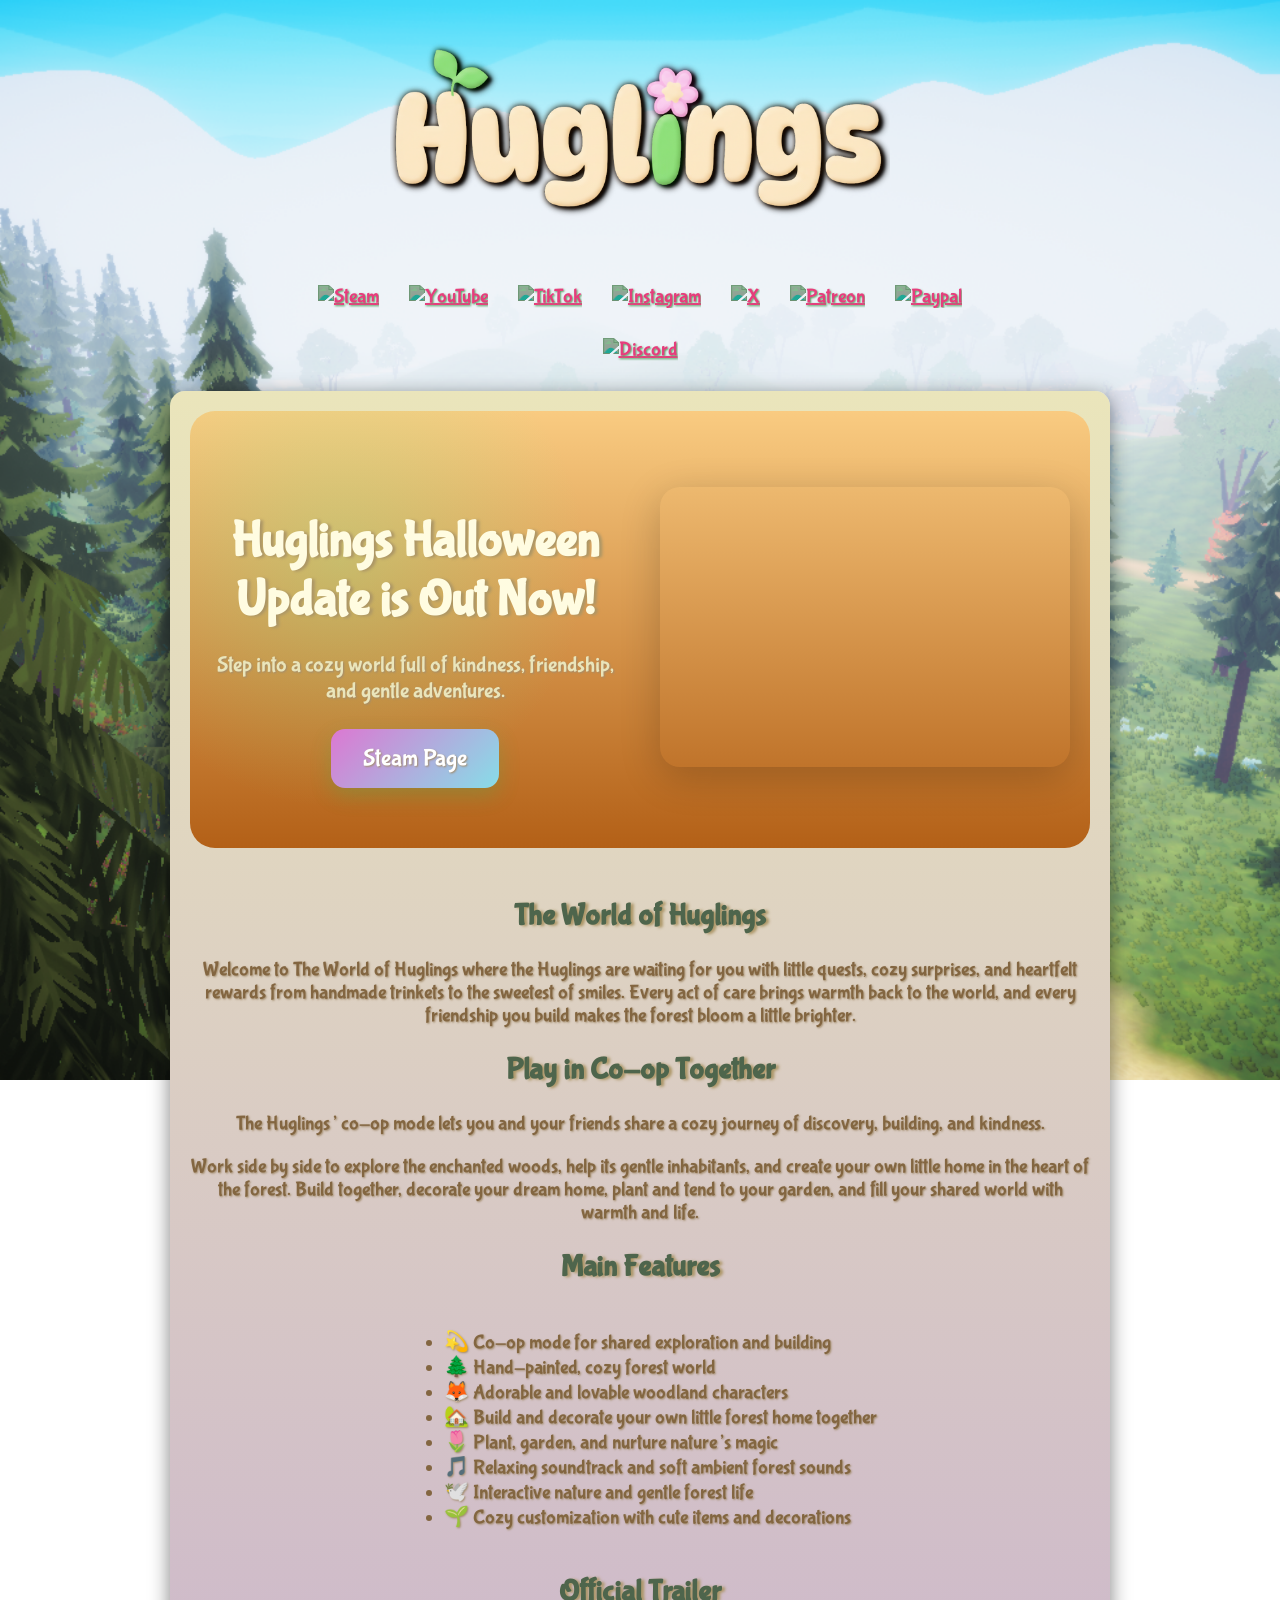
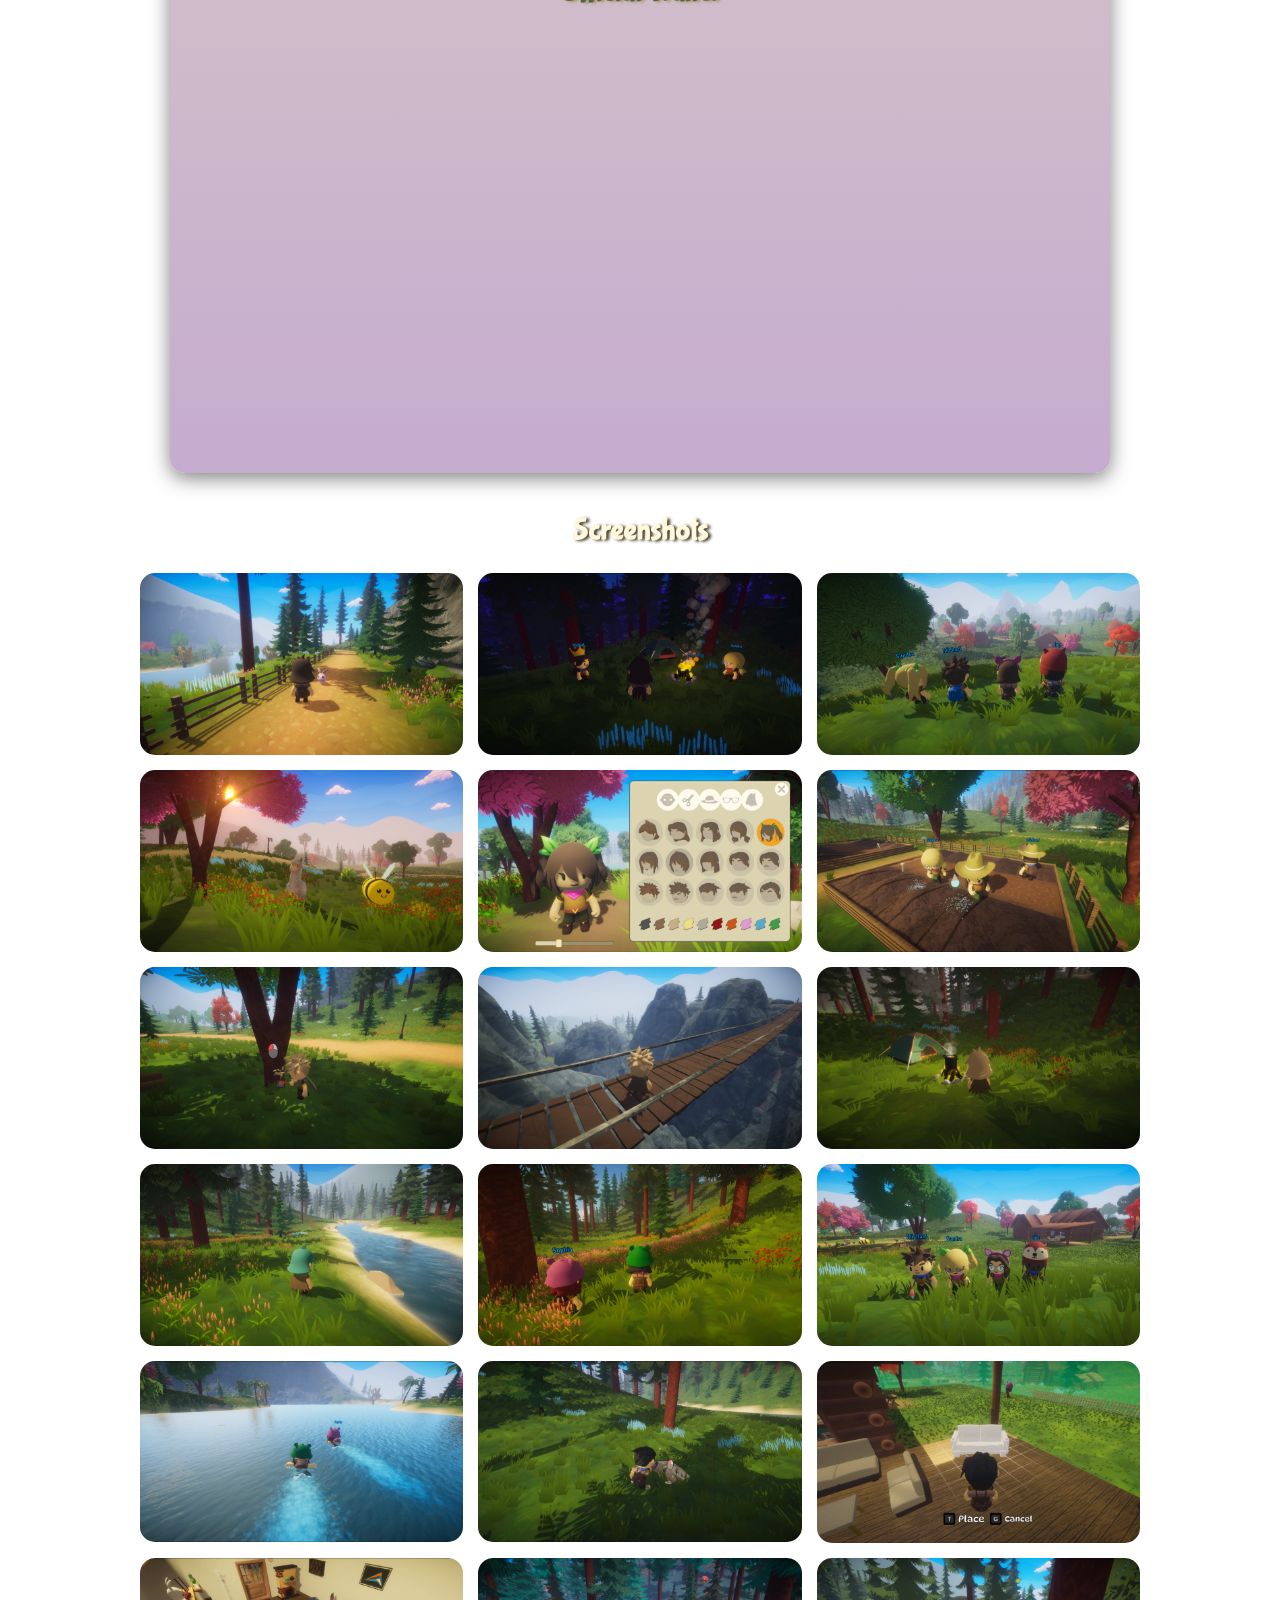
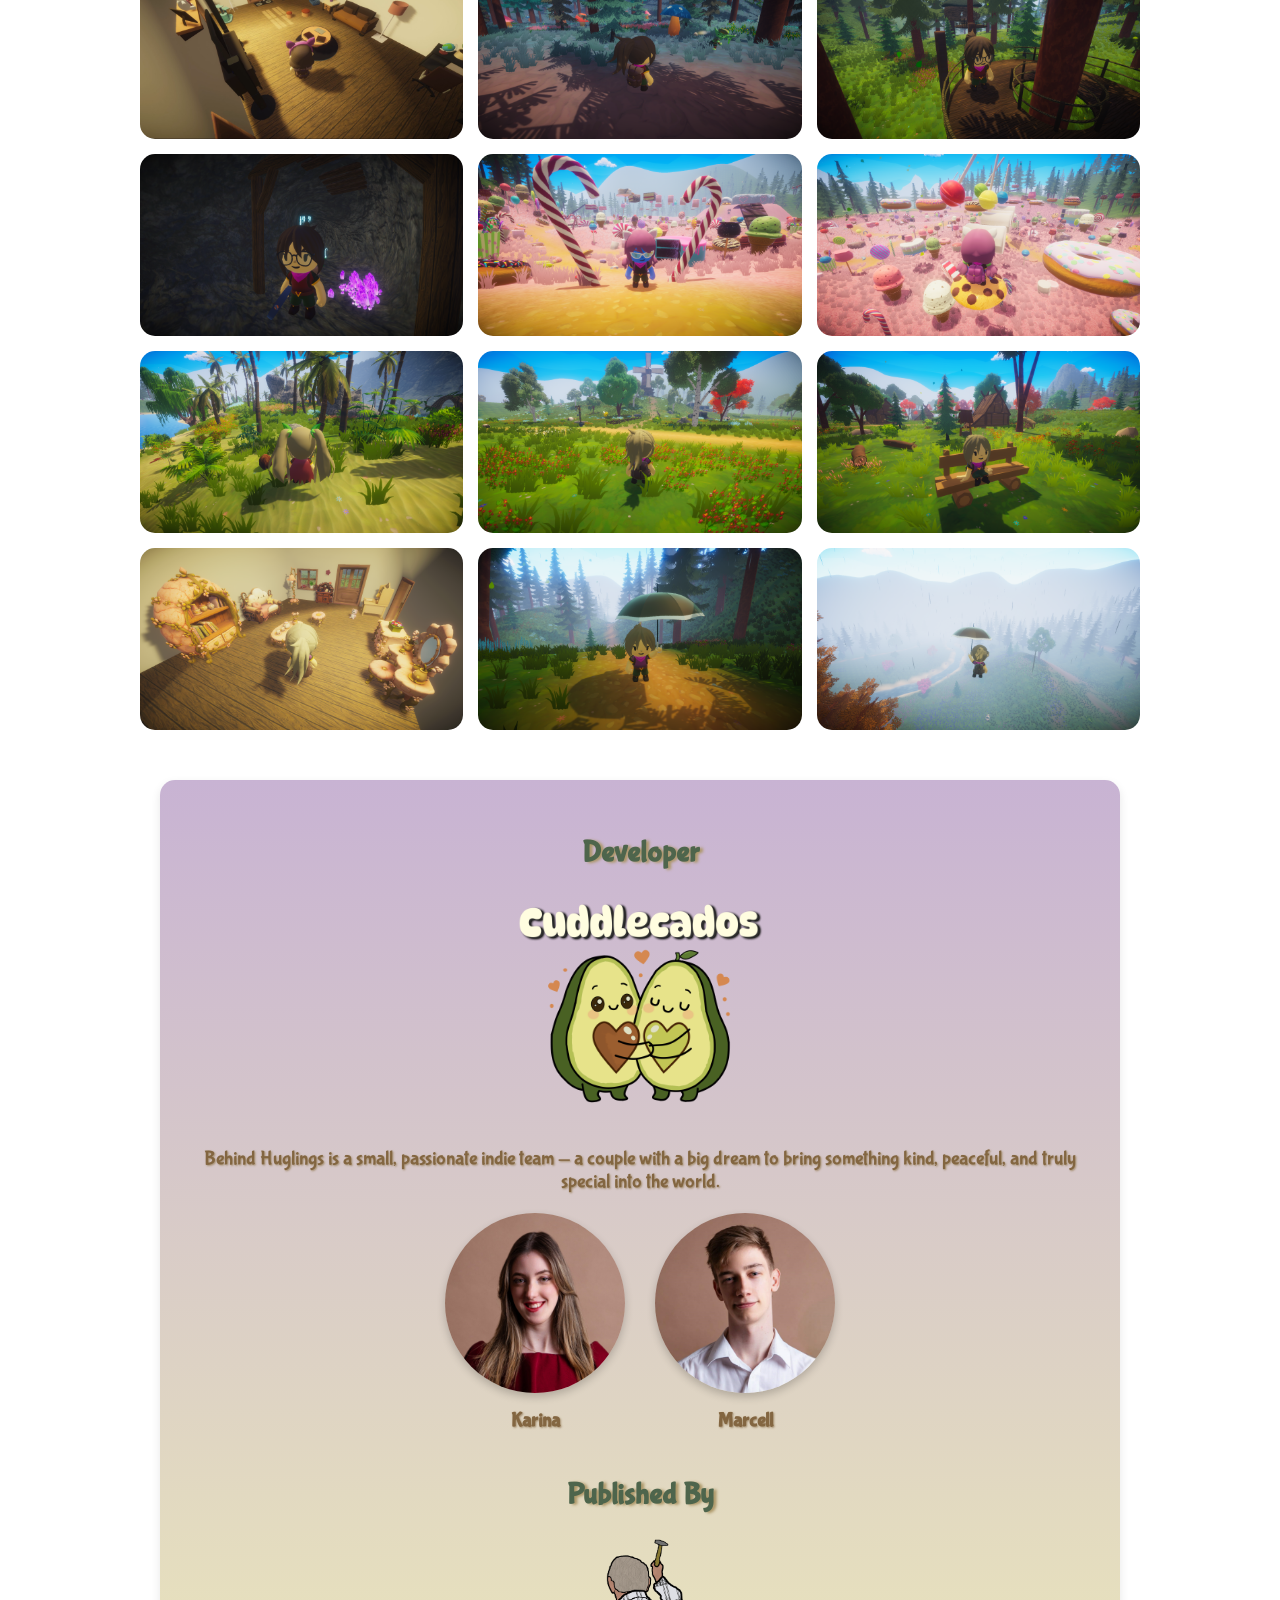
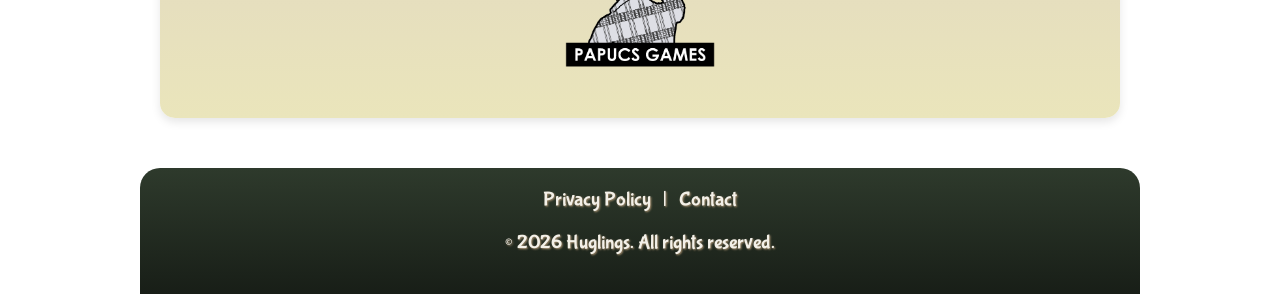
==== index.html @ 7823eb4a "Upload old version" ====
<!DOCTYPE html>
<html lang="en">
<head>
  <meta charset="UTF-8">
  <meta name="viewport" content="width=device-width, initial-scale=1.0">
  <title>Huglings</title>
  <link rel="icon" type="image/png" href="photos/huglingsGameIcon.png">
  <link rel="preconnect" href="https://fonts.googleapis.com">
  <link rel="preconnect" href="https://fonts.gstatic.com" crossorigin>
  <link href="https://fonts.googleapis.com/css2?family=Bubblegum+Sans&display=swap" rel="stylesheet">
  <link rel="stylesheet" href="style.css">
  <link href="https://fonts.googleapis.com/css2?family=Quicksand:wght@400;600&display=swap" rel="stylesheet">
</head>
<body>
<div class="bg"></div>
<div class="content">
<header>
  <img src="photos/logo.png" alt="Huglings Logo" class="logo">
</header>

<section class="socials">
  <a href="https://store.steampowered.com/app/4305790/Huglings" target="_blank"><img src="https://cdn.jsdelivr.net/gh/simple-icons/simple-icons/icons/steam.svg" alt="Steam"></a>
  <a href="https://youtube.com/@papucsgames?si=8LvqDspdeOrjv6H1" target="_blank"><img src="https://cdn.jsdelivr.net/gh/simple-icons/simple-icons/icons/youtube.svg" alt="YouTube"></a>
  <a href="https://www.tiktok.com/@huglings_game" target="_blank"><img src="https://cdn.jsdelivr.net/gh/simple-icons/simple-icons/icons/tiktok.svg" alt="TikTok"></a>
  <a href="https://www.instagram.com/huglingsgame" target="_blank"><img src="https://cdn.jsdelivr.net/gh/simple-icons/simple-icons/icons/instagram.svg" alt="Instagram"></a>
  <a href="https://x.com/huglingsgame" target="_blank"><img src="https://cdn.jsdelivr.net/gh/simple-icons/simple-icons/icons/x.svg" alt="X"></a>
  <a href="https://www.patreon.com/PapucsGames" target="_blank"><img src="https://cdn.jsdelivr.net/gh/simple-icons/simple-icons/icons/patreon.svg" alt="Patreon"></a>
  <a href="https://www.paypal.com/donate/?hosted_button_id=KWHLLLBB5X7QS&fbclid=IwAR3jZhDdIqFLm4yiOJ9BhLFl6oED1BrX2-wnVzaI5PTEb72OBN601i_b5gs" target="_blank"><img src="https://cdn.jsdelivr.net/gh/simple-icons/simple-icons/icons/paypal.svg" alt="Paypal"></a>
  <a href="https://discord.com/invite/NHhGMZemuP" target="_blank"><img src="https://cdn.jsdelivr.net/gh/simple-icons/simple-icons/icons/discord.svg" alt="Discord"></a>
</section>

<main>
  <section class="description">
    <section class="hero-demo">
      <div class="hero-bg-glow"></div>

      <div class="hero-content">
        
        <div class="hero-text">
          <h2>Huglings Halloween Update is Out Now!</h2>
          <p>Step into a cozy world full of kindness, friendship, and gentle adventures.</p>
          <div class="demo-button-wrapper">
          <a href="https://store.steampowered.com/app/4305790/Huglings/" target="_blank" class="demo-button">
              Steam Page
          </a>
          </div>
        </div>

        <div class="hero-video">
          <iframe 
            src="https://www.youtube.com/embed/DFPQEJJeqH0?si=RPweznAPyzp0_SKv"
            title="Huglings Halloween Update Trailer"
            frameborder="0"
            allow="autoplay; encrypted-media"
            allowfullscreen>
          </iframe>
        </div>

      </div>
    </section>
    <!--
    <section class="hero-demo">
      <div class="hero-bg-glow"></div>

      <div class="hero-content">
        
        <div class="hero-text">
          <h2>Huglings Demo is Available Now!</h2>
          <p>Step into a cozy world full of kindness, friendship, and gentle adventures.</p>
          <div class="demo-button-wrapper">
          <a href="https://store.steampowered.com/app/4668910/Huglings_Demo/" target="_blank" class="demo-button">
            Play the Demo Now
          </a>
          </div>
        </div>

        <div class="hero-video">
          <iframe 
            src="https://www.youtube.com/embed/5scLZLYzkI0?si=Itu7_5v4xQr_Sruc"
            title="Huglings Demo Trailer"
            frameborder="0"
            allow="autoplay; encrypted-media"
            allowfullscreen>
          </iframe>
        </div>

      </div>
    </section>
    -->
    <h1>The World of Huglings</h1>
    <p>Welcome to The World of Huglings where the Huglings are waiting for you with little quests, cozy surprises, and heartfelt rewards from handmade trinkets to the sweetest of smiles. Every act of care brings warmth back to the world, and every friendship you build makes the forest bloom a little brighter.</p>

    <h2>Play in Co-op Together</h2>
    <p>The Huglings’ co-op mode lets you and your friends share a cozy journey of discovery, building, and kindness.</p>
      <p>Work side by side to explore the enchanted woods, help its gentle inhabitants, and create your own little home in the heart of the forest. Build together, decorate your dream home, plant and tend to your garden, and fill your shared world with warmth and life.</p>
    <h2>Main Features</h2>
    <ul>
      <li>💫 Co-op mode for shared exploration and building</li>
      <li>🌲 Hand-painted, cozy forest world</li>
      <li>🦊 Adorable and lovable woodland characters</li>
      <li>🏡 Build and decorate your own little forest home together</li>
      <li>🌷 Plant, garden, and nurture nature’s magic</li>
      <li>🎵 Relaxing soundtrack and soft ambient forest sounds</li>
      <li>🕊️ Interactive nature and gentle forest life</li>
      <li>🌱 Cozy customization with cute items and decorations</li>
    </ul>

    <div class="trailer">
      <h2>Official Trailer</h2>
        <iframe width="560" height="315" src="https://www.youtube.com/embed/3bw0eDAYJeM?si=fdgg5mTg4gANAMRG" title="YouTube video player" frameborder="0" allow="accelerometer; autoplay; clipboard-write; encrypted-media; gyroscope; picture-in-picture; web-share" referrerpolicy="strict-origin-when-cross-origin" allowfullscreen></iframe>
    </div>
  </section>

  <section class="screenshots">
    <h2>Screenshots</h2>
    <div class="gallery">
      <img src="photos/screenshots/screen01.png" alt="Screenshot 1">
      <img src="photos/screenshots/screen02.png" alt="Screenshot 2">
      <img src="photos/screenshots/screen08.png" alt="Screenshot 8">
      <img src="photos/screenshots/screen09.png" alt="Screenshot 9">
      <img src="photos/screenshots/screen10.png" alt="Screenshot 10">
      <img src="photos/screenshots/screen03.png" alt="Screenshot 3">
      <img src="photos/screenshots/screen04.png" alt="Screenshot 4">
      <img src="photos/screenshots/screen05.png" alt="Screenshot 5">
      <img src="photos/screenshots/screen06.png" alt="Screenshot 6">
      <img src="photos/screenshots/screen07.png" alt="Screenshot 7">
      <img src="photos/screenshots/screen11.png" alt="Screenshot 11">
      <img src="photos/screenshots/screen12.png" alt="Screenshot 12">
      <img src="photos/screenshots/screen13.png" alt="Screenshot 13">
      <img src="photos/screenshots/screen14.png" alt="Screenshot 14">
      <img src="photos/screenshots/screen15.png" alt="Screenshot 15">
      <img src="photos/screenshots/screen16.png" alt="Screenshot 16">
      <img src="photos/screenshots/screen17.png" alt="Screenshot 17">
      <img src="photos/screenshots/screen18.png" alt="Screenshot 18">
      <img src="photos/screenshots/screen19.png" alt="Screenshot 19">
      <img src="photos/screenshots/screen20.png" alt="Screenshot 20">
      <img src="photos/screenshots/screen21.png" alt="Screenshot 21">
      <img src="photos/screenshots/screen22.png" alt="Screenshot 22">
      <img src="photos/screenshots/screen23.png" alt="Screenshot 23">
      <img src="photos/screenshots/screen24.png" alt="Screenshot 24">
      <img src="photos/screenshots/screen25.png" alt="Screenshot 25">
      <img src="photos/screenshots/screen26.png" alt="Screenshot 26">
      <img src="photos/screenshots/screen27.png" alt="Screenshot 27">
    </div>
  </section>

  <section class="developers">
    <h2>Developer</h2>
    <a href="https://store.steampowered.com/dev/cuddlecados"><img src="photos/devlogo.png" alt="Developer Logo" class="dev-logo"></a>
      <div class="dev-pics">
          <div class="dev-card">
          </div>
      </div>
    <p class="dev-desc">Behind Huglings is a small, passionate indie team — a couple with a big dream to bring something kind, peaceful, and truly special into the world.</p>

    <div class="dev-pics">
      <div class="dev-card">
        <img src="photos/devSzeri.png" alt="Dev 1">
        <p>Karina</p>
      </div>
      <div class="dev-card">
        <img src="photos/devCutie.png" alt="Dev 2">
        <p>Marcell</p>
      </div>
    </div>

    <h2>Published By</h2>
    <a href="http://mvlgame.duckdns.org"><img src="photos/PG_Logo.png" alt="Publisher Logo" class="publisher-logo"></a>
  </section>
</main>

<footer>
  <div class="footer-links">
    <a href="privacy.html">Privacy Policy</a> |
    <a href="mailto:huglingsgame@gmail.com">Contact</a>
  </div>
  <p>© 2026 Huglings. All rights reserved.</p>
</footer>

<script src="backengine.js"></script>
</div>
</body>
</html>
---- style.css ----
html {
    font-size: clamp(18px, 2.5vw, 20px);
    scroll-behavior: smooth;
}

body {
    font-family: "Bubblegum Sans", sans-serif;
    font-weight: 200;
    font-style: normal;
    margin: 0 auto;
    max-width: 100%;
    padding: 0 10px; /* kis oldalsó margó mobilon */
    background: linear-gradient(to bottom, #678166, #3a5038);
    background-image: url(photos/background.png);
    background-repeat: no-repeat;
    background-position: center center;
    background-size: cover;
    background-attachment: fixed;

    color: #836641;
    text-shadow: 1px 1px 2px rgb(163, 141, 109);
    display: flex;
    flex-direction: column;
    align-items: center;
    text-align: center;
    box-sizing: border-box;
}

.bg {
    position: fixed;
    top: 0;
    left: 0;
    width: 100%;
    height: 120vh; /* van "tartalék" lefelé */
    
    background-image: url("photos/background.png");
    background-repeat: no-repeat;
    background-position: center top;
    background-size: cover;

    z-index: -1;
    will-change: transform;
}

.content {
    min-height: 200vh; /* csak hogy legyen scroll */
}

main, .description, .developers, .privacy {
    margin: 0 auto;
}

/* =======================
   HEADER
======================= */
header .logo {
    width: 500px;
    max-width: 80vw; /* kisebb képernyőkön arányosan csökken */
    margin: 20px 0;
    border-radius: 15px;
}

.logo {
    transition: transform 0.3s, filter 0.3s;
}

.logo:hover {
    transform: scale(1.1);
}

/* =======================
   SOCIAL IKONOK
======================= */
.socials {
    display: flex;
    flex-wrap: wrap; /* kis képernyőn több sorba törik */
    gap: 30px;
    justify-content: center;
    margin: 20px auto 30px;
    width: 100%;
    max-width: 700px;
}

.socials img {
    width: 37px;
    height: 37px;

    filter:
        invert(33%)
        sepia(28%)
        saturate(400%)
        hue-rotate(80deg)
        brightness(100%)
        contrast(80%);

    transition: transform 0.3s, filter 0.3s;
}

.socials img:hover {
    transform: scale(1.2);
    filter: invert(80%) sepia(30%) hue-rotate(60deg);
}

/* =======================
   LEÍRÁS
======================= */
.description {
    color: #836641;
    max-width: 900px;
    padding: 20px;
    background:linear-gradient(to bottom, #eae5bb, #c5accf);
    border-radius: 15px;
    margin-bottom: 40px;
    box-shadow: 0 5px 20px rgba(0,0,0,0.5);
}

.privacy {
    text-align: left;
    color: #836641;
    max-width: 900px;
    padding: 20px;
    background:linear-gradient(to bottom, #eae5bb, #c5accf);
    border-radius: 15px;
    margin-bottom: 40px;
    box-shadow: 0 5px 20px rgba(0,0,0,0.5);
}

.priv-label {
    font-weight: bold;
}

h1, h2 {
    color: cornsilk;
    text-shadow: 3px 1px 3px rgb(78, 68, 47);
}

.description h1,
.description h2,
.developers h1,
.developers h2 {
    color: #4e654c;
    text-shadow: 3px 1px 3px rgb(172, 150, 102);
}

.privacyh1 {
    text-align: center;
    color: #41513e;
    text-shadow: 2px 1px 5px rgba(0,0,0,0.2);
}

ul {
    text-align: left;
    display: inline-block;
}

/* =======================
   TRAILER
======================= */
.trailer iframe {
    width: 100%;
    max-width: 700px;
    aspect-ratio: 16 / 9; /* automatikus méret */
    height: auto;
    border: none;
    border-radius: 10px;
    margin-top: 20px;
}

/* =======================
   SCREENSHOTS
======================= */
.screenshots {
    max-width: 1000px;
    margin-bottom: 50px;
}

.gallery {
    display: grid;
    grid-template-columns: repeat(auto-fit, minmax(250px, 1fr));
    gap: 15px;
}

.gallery img {
    width: 100%;
    border-radius: 15px;
    transition: transform 0.3s ease;
}

.gallery img:hover {
    transform: scale(1.03);
}

/* =======================
   FEJLESZTŐK
======================= */
.developers {
    background: linear-gradient(to bottom, #c8b3d3, #eae5bb);
    padding: 30px;
    border-radius: 15px;
    max-width: 900px;
    margin-bottom: 50px;
    box-shadow: 0 4px 10px rgba(0,0,0,0.1);
}

.dev-logo {
    width: 250px;
    max-width: 80vw;
    margin-bottom: 15px;
    transition: transform 0.3s;
}

.publisher-logo {
    width: 150px;
    max-width: 80vw;
    margin-bottom: 15px;
    transition: transform 0.3s;
}

.dev-pics {
    display: flex;
    flex-wrap: wrap;
    justify-content: center;
    gap: 30px;
}

.dev-card img {
    width: 180px;
    border-radius: 50%;
    object-fit: cover;
    box-shadow: 0 4px 8px rgba(0,0,0,0.2);
    transition: transform 0.3s;
}

.dev-card img:hover {
    transform: scale(1.1);
}

.dev-card p {
    margin-top: 10px;
    font-weight: bold;
}

.dev-logo:hover {
    transform: scale(1.1);
}

.publisher-logo:hover {
    transform: scale(1.1);
}

/* =======================
   FOOTER
======================= */
footer {
    width: 100%;
    background: linear-gradient(to bottom, #2e3a2c, #181e17) ;
    color: #f3f0e8;
    padding: 20px 0;
    border-top-left-radius: 20px;
    border-top-right-radius: 20px;
    text-align: center;
}

.footer-links a {
    color: #f3f0e8;
    text-decoration: none;
    margin: 0 8px;
    transition: color 0.3s;
}

.footer-links a:hover {
    color: #c1d8a9;
}

/* =======================
   RESZPONZIVITÁS
======================= */

/* Tablet nézet (max 900px) */
@media (max-width: 900px) {
    .description, .developers, .privacy {
        padding: 15px;
    }

    .dev-card img {
        width: 130px;
        height: 130px;
    }

    .gallery {
        grid-template-columns: repeat(auto-fit, minmax(200px, 1fr));
    }
}

/* Mobil nézet (max 600px) */
@media (max-width: 600px) {
    header .logo {
        width: 220px;
    }

    .socials img {
        width: 32px;
        height: 32px;
    }

    .gallery {
        grid-template-columns: repeat(2, 1fr);
        gap: 10px;
    }

    .gallery img {
        width: 100%;
        border-radius: 12px;
    }   

    .dev-card img {
        width: 100px;
        height: 100px;
    }

    footer {
        font-size: 0.9em;
        padding: 15px 0;
    }
}

/* =======================
   LIGHTBOX (Képnagyítás)
======================= */
.lightbox {
    position: fixed;
    top: 0;
    left: 0;
    width: 100%;
    height: 100%;
    background: rgba(0,0,0,0.8);
    display: flex;
    align-items: center;
    justify-content: center;
    z-index: 999;
    opacity: 0;
    pointer-events: none;
    transition: opacity 0.3s ease;
}

.lightbox.active {
    opacity: 1;
    pointer-events: auto;
}

.lightbox img {
    max-width: 85%;
    max-height: 80%;
    border-radius: 10px;
    box-shadow: 0 0 20px rgba(255,255,255,0.3);
    transition: transform 0.3s ease;
}

.lightbox img:hover {
    transform: scale(1.02);
}

/* HERO PANEL */
.hero-demo {
  position: relative;
  background: linear-gradient(180deg,  #f9cb81 0%,  #b36017 100%);
  padding: 60px 20px;
  border-radius: 25px;
  margin-bottom: 50px;
  overflow: hidden;
}

/* GLOW EFFECT */
.hero-bg-glow {
  position: absolute;
  width: 500px;
  height: 500px;
  background: radial-gradient(circle, rgba(144, 238, 144, 0.3) 0%, transparent 70%);
  top: -100px;
  left: -100px;
  animation: floatGlow 6s ease-in-out infinite alternate;
  z-index: 0;
}

@keyframes floatGlow {
  0% { transform: translate(0,0); }
  100% { transform: translate(40px,40px); }
}

/* CONTENT */
.hero-content {
  position: relative;
  z-index: 2;
  display: flex;
  flex-wrap: wrap;
  align-items: center;
  justify-content: space-between;
  gap: 40px;
}

/* TEXT */
.hero-text {
  flex: 1;
  min-width: 260px;
  animation: fadeUp 1s ease forwards;
}

.hero-text h2 {
  color: #fffce1;
  font-size: 2.5rem;
  margin-bottom: 15px;
  font-family: 'Bubblegum Sans', cursive;
}

.hero-text p {
  color: #eae5bb;
  margin-bottom: 25px;
  font-size: 1.1rem;
}

/* BUTTON */
.demo-button {
  display: inline-block;
  background: linear-gradient(135deg, #dc78d2, #87dde8);
  color: white;
  padding: 16px 32px;
  border-radius: 14px;
  font-size: 1.2rem;
  text-decoration: none;
  box-shadow: 0 8px 20px rgba(76, 175, 80, 0.3);
  transition: all 0.3s ease;
}

.demo-button:hover {
  transform: translateY(-3px) scale(1.05);
  box-shadow: 0 12px 30px rgba(76, 175, 80, 0.4);
}

/* VIDEO */
.hero-video {
  flex: 1;
  min-width: 300px;
  animation: fadeUp 1.2s ease forwards;
}

.hero-video iframe {
  width: 100%;
  height: 280px;
  border-radius: 20px;
  box-shadow: 0 10px 40px rgba(0,0,0,0.2);
}

/* FADE ANIMATION */
@keyframes fadeUp {
  from {
    opacity: 0;
    transform: translateY(30px);
  }
  to {
    opacity: 1;
    transform: translateY(0);
  }
}

.hero-demo::after {
  content: "";
  position: absolute;
  top: -50%;
  left: -50%;
  width: 200%;
  height: 200%;

  background: linear-gradient(
    120deg,
    transparent 40%,
    rgba(255, 255, 200, 0.4) 50%,
    transparent 60%
  );

  transform: translateX(-100%) translateY(-100%) rotate(10deg);

  animation: shimmerMove 5s linear infinite;

  pointer-events: none;
}

@keyframes shimmerMove {
  0% {
    transform: translateX(-100%) translateY(-100%) rotate(10deg);
  }
  100% {
    transform: translateX(100%) translateY(100%) rotate(10deg);
  }
}

@keyframes cuteBounce {
  0%, 100% {
    transform: translateY(0) scale(1,1);
  }
  10% {
    transform: translateY(-10px) scale(1.05, 0.95);
  }
  20% {
    transform: translateY(0) scale(0.95, 1.05);
  }
  30% {
    transform: translateY(-7px) scale(1.02, 0.98);
  }
  40% {
    transform: translateY(0) scale(1,1);
  }
}

/* gomb animáció */
.demo-button {
  animation: cuteBounce 3s ease-in-out infinite;
}

.demo-button {
  display: inline-block;
  background: linear-gradient(135deg, #dc78d2, #87dde8);
  color: white;
  padding: 16px 32px;
  border-radius: 14px;
  font-size: 1.2rem;
  text-decoration: none;

  transition: transform 0.25s ease, box-shadow 0.25s ease;
}

/* hover növekedés */
.demo-button:hover {
  transform: scale(1.1);
  box-shadow: 0 1px 30px rgba(255, 238, 170, 0.385);
}

.demo-button-wrapper {
  position: relative;
  display: inline-block;
}
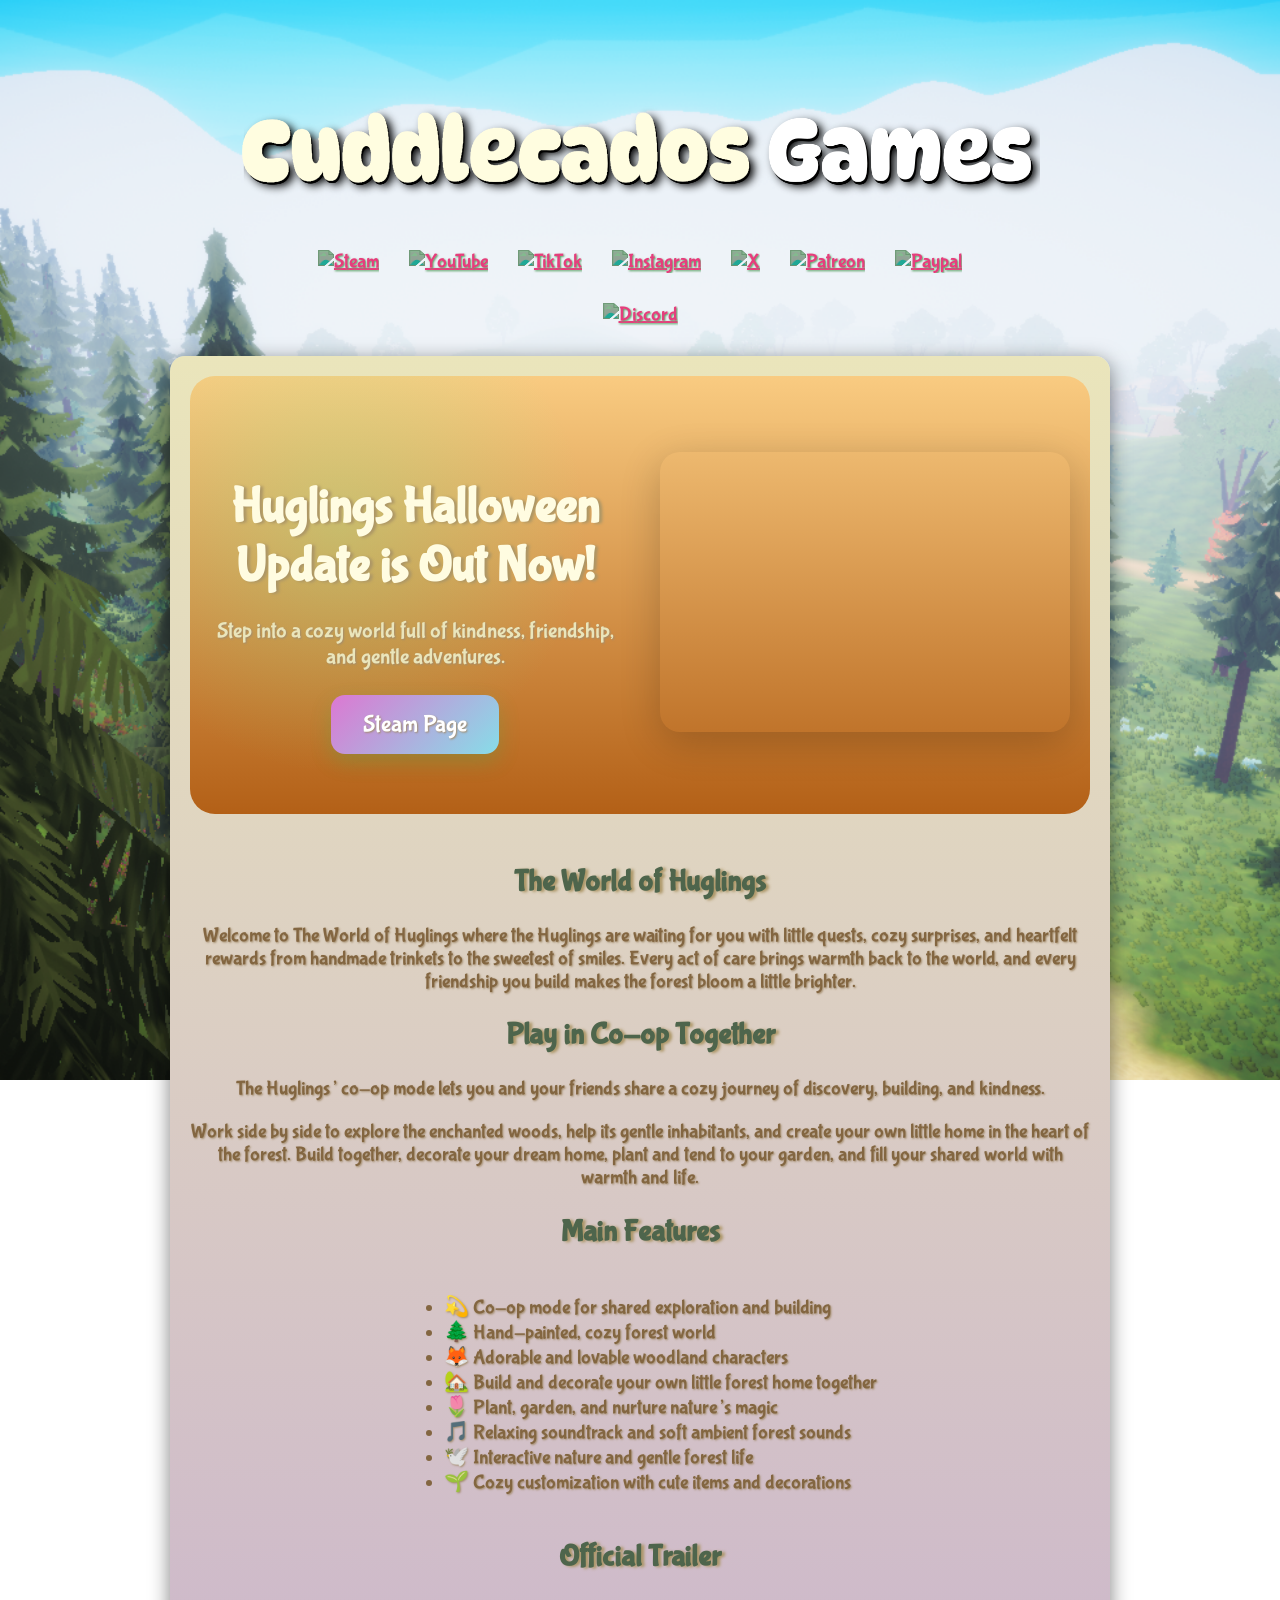
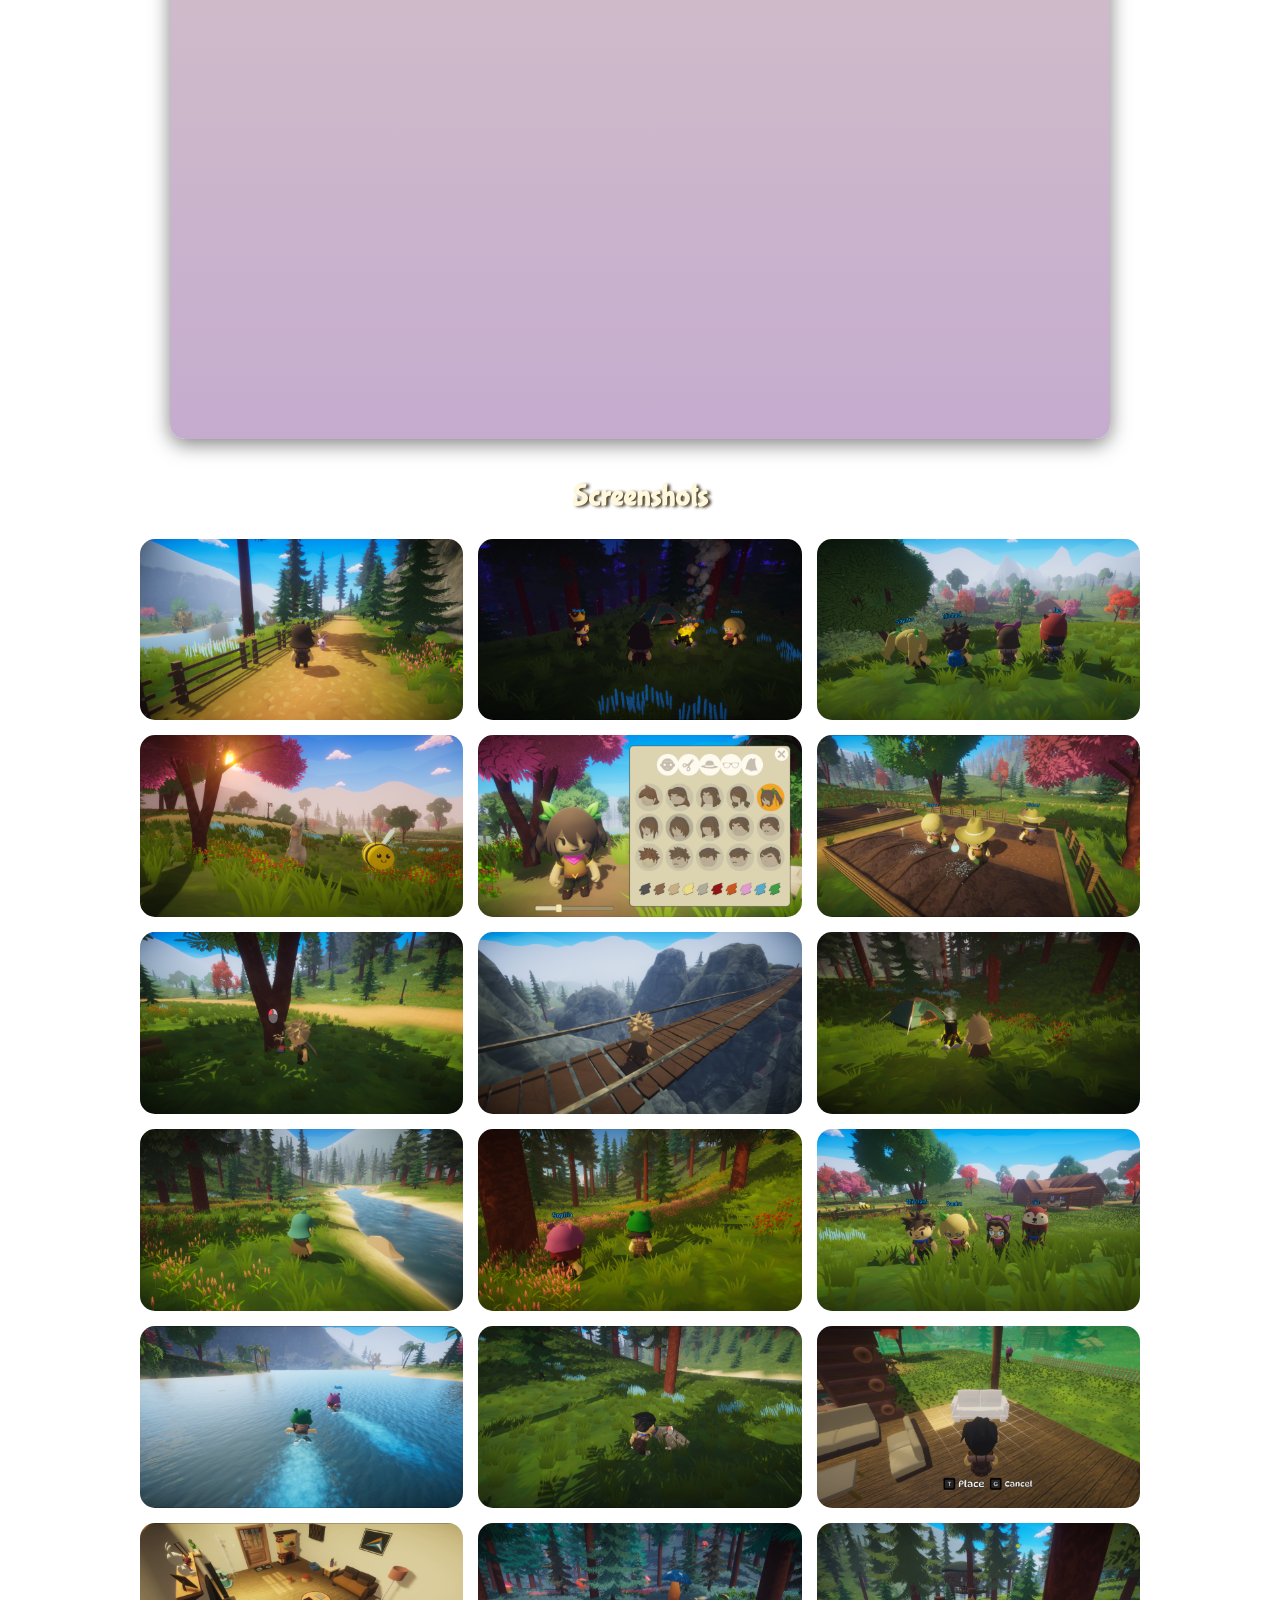
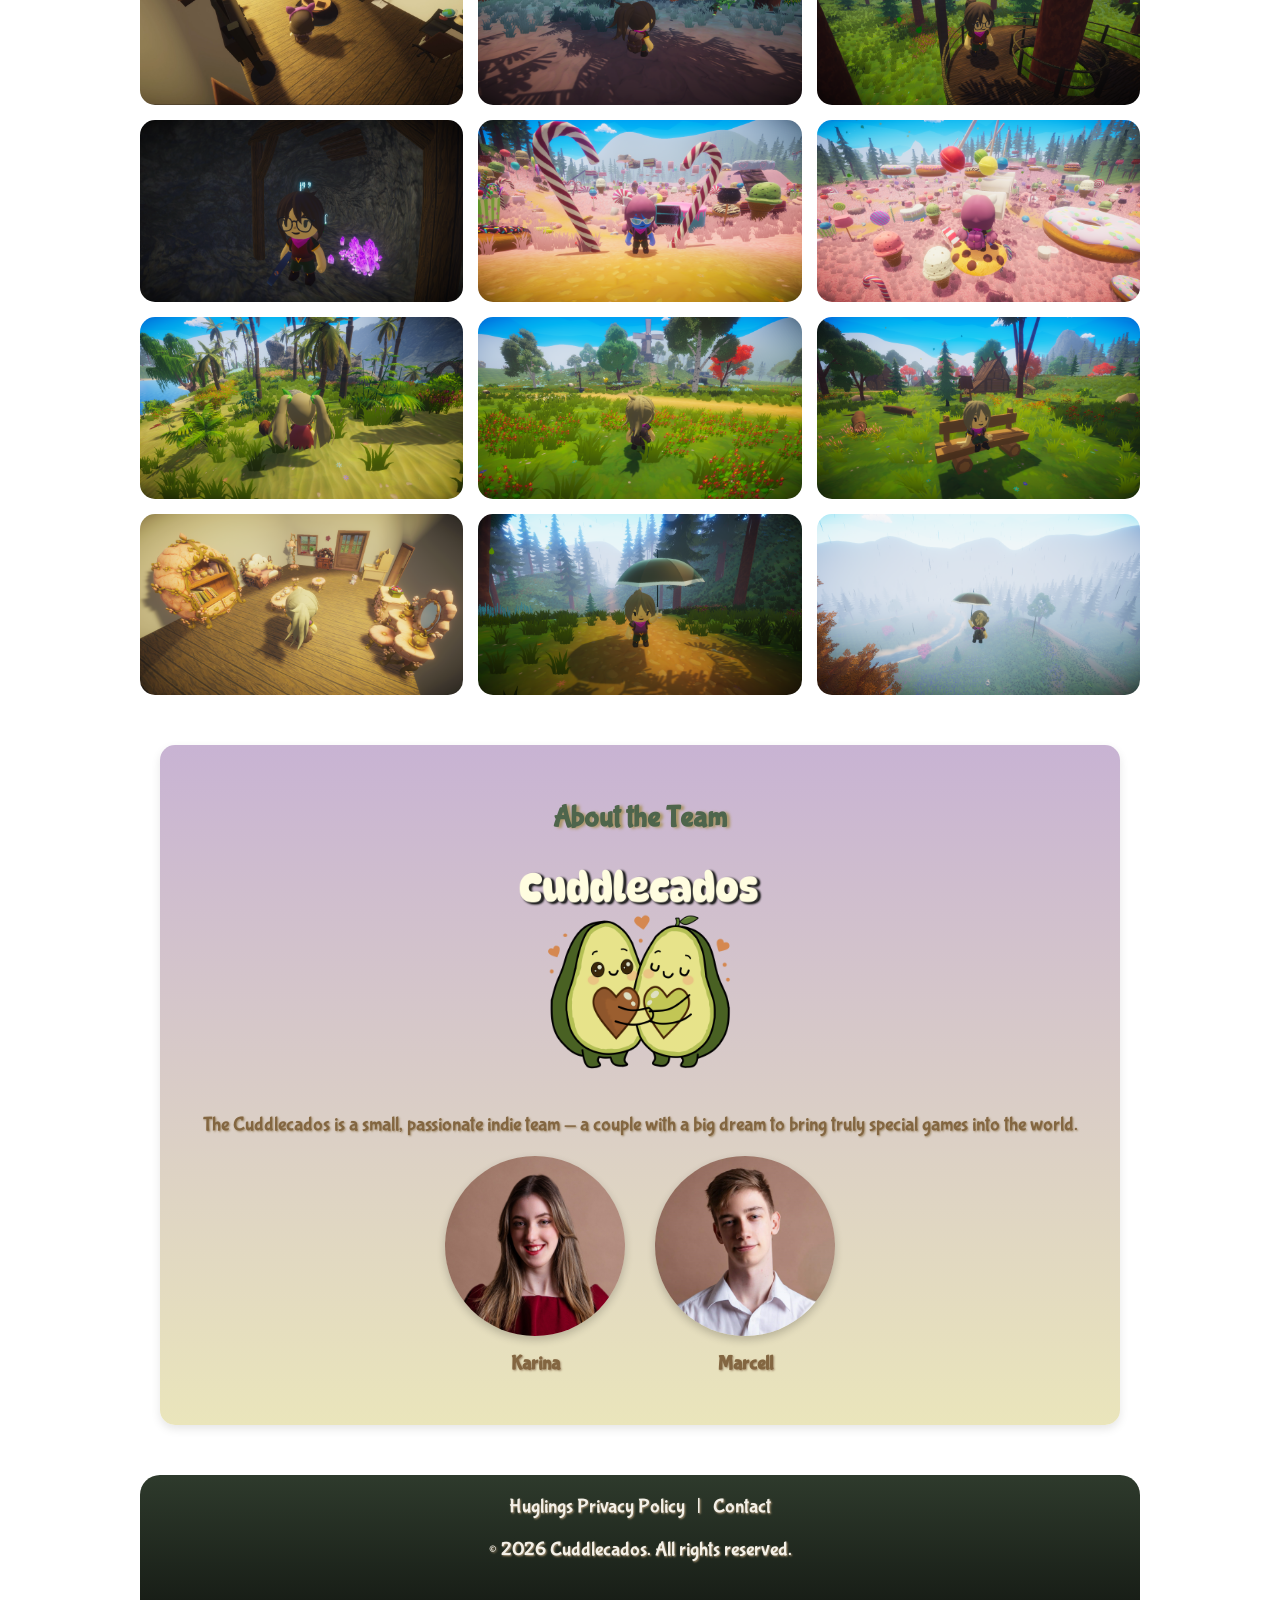
==== commit 61b69a52: "Separated the pages, added cuddlecados logo" ====
--- a/index.html
+++ b/index.html
@@ -3,8 +3,8 @@
 <head>
   <meta charset="UTF-8">
   <meta name="viewport" content="width=device-width, initial-scale=1.0">
-  <title>Huglings</title>
-  <link rel="icon" type="image/png" href="photos/huglingsGameIcon.png">
+  <title>Cuddlecados Games</title>
+  <link rel="icon" type="image/png" href="photos/devlogo.png">
   <link rel="preconnect" href="https://fonts.googleapis.com">
   <link rel="preconnect" href="https://fonts.gstatic.com" crossorigin>
   <link href="https://fonts.googleapis.com/css2?family=Bubblegum+Sans&display=swap" rel="stylesheet">
@@ -15,7 +15,7 @@
 <div class="bg"></div>
 <div class="content">
 <header>
-  <img src="photos/logo.png" alt="Huglings Logo" class="logo">
+  <img src="photos/CuddlecadosLogoLine.png" alt="Huglings Logo" class="logo" id="CuddlecadosLogo">
 </header>
 
 <section class="socials">
@@ -145,13 +145,13 @@
   </section>
 
   <section class="developers">
-    <h2>Developer</h2>
+    <h2>About the Team</h2>
     <a href="https://store.steampowered.com/dev/cuddlecados"><img src="photos/devlogo.png" alt="Developer Logo" class="dev-logo"></a>
       <div class="dev-pics">
           <div class="dev-card">
           </div>
       </div>
-    <p class="dev-desc">Behind Huglings is a small, passionate indie team — a couple with a big dream to bring something kind, peaceful, and truly special into the world.</p>
+    <p class="dev-desc">The Cuddlecados is a small, passionate indie team — a couple with a big dream to bring truly special games into the world.</p>
 
     <div class="dev-pics">
       <div class="dev-card">
@@ -163,18 +163,15 @@
         <p>Marcell</p>
       </div>
     </div>
-
-    <h2>Published By</h2>
-    <a href="http://mvlgame.duckdns.org"><img src="photos/PG_Logo.png" alt="Publisher Logo" class="publisher-logo"></a>
   </section>
 </main>
 
 <footer>
   <div class="footer-links">
-    <a href="privacy.html">Privacy Policy</a> |
+    <a href="privacy_huglings.html">Huglings Privacy Policy</a> |
     <a href="mailto:huglingsgame@gmail.com">Contact</a>
   </div>
-  <p>© 2026 Huglings. All rights reserved.</p>
+  <p>© 2026 Cuddlecados. All rights reserved.</p>
 </footer>
 
 <script src="backengine.js"></script>
--- a/style.css
+++ b/style.css
@@ -66,6 +66,12 @@
 
 .logo:hover {
     transform: scale(1.1);
+}
+
+#CuddlecadosLogo {
+    width: 800px;
+    margin-top: 10%;
+    margin-bottom: 2%;
 }
 
 /* =======================
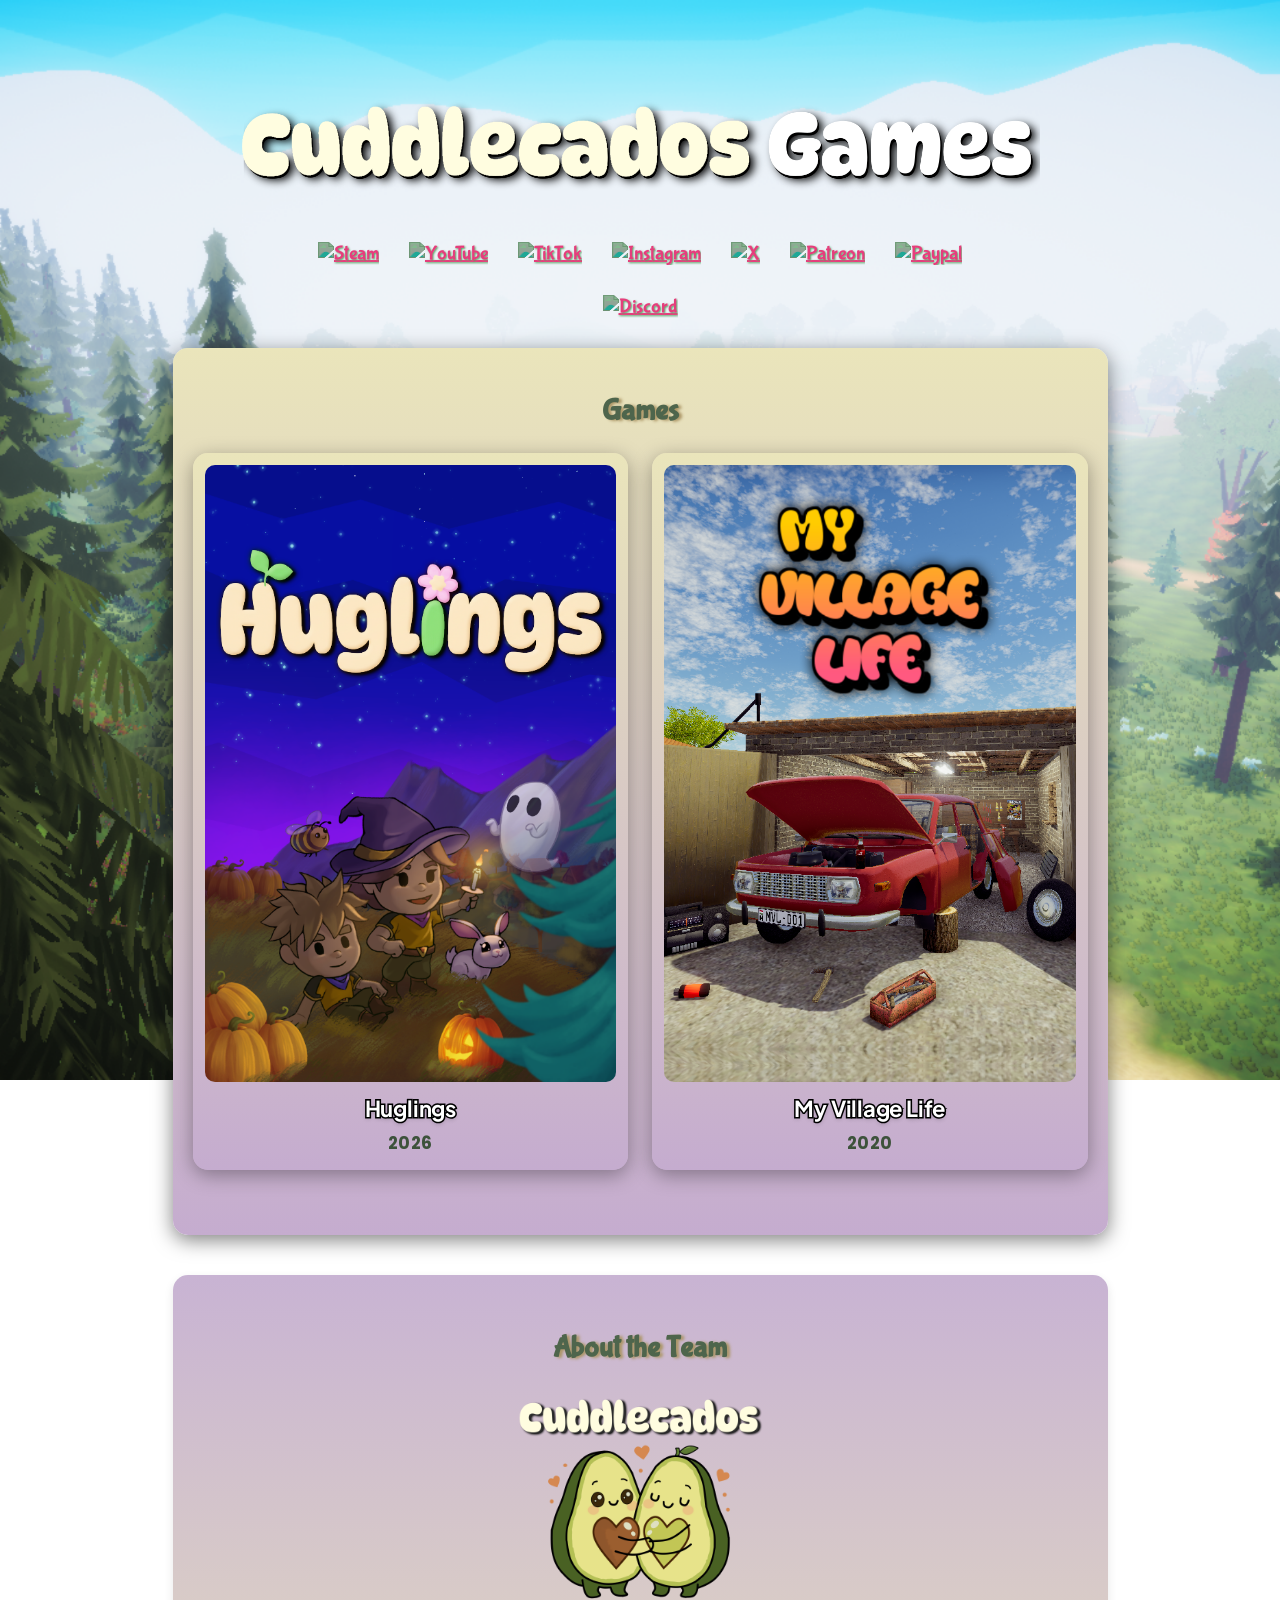
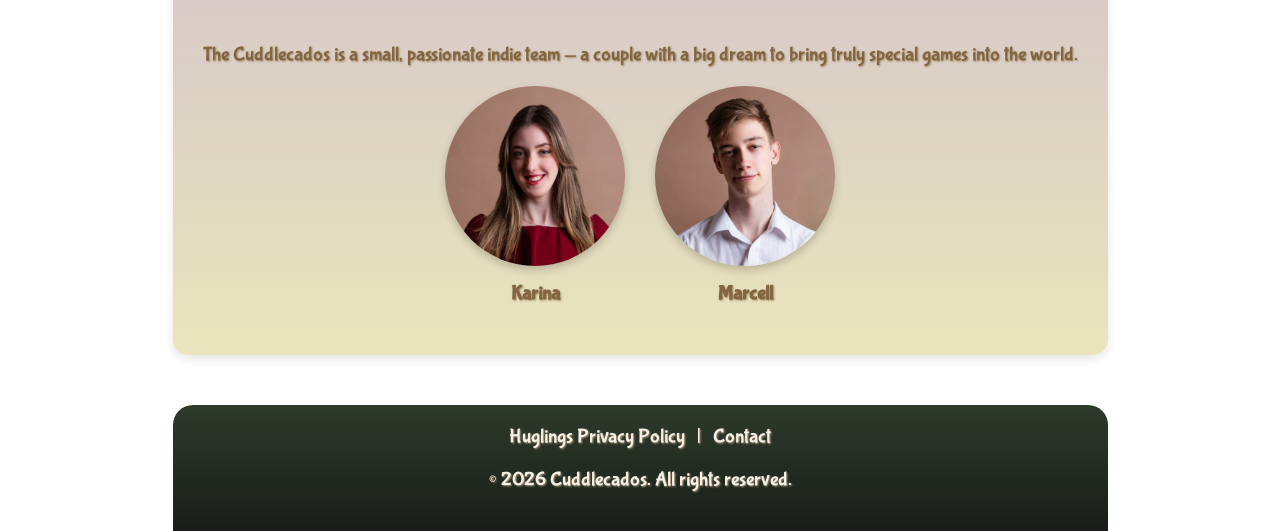
==== commit 2e17b8fe: "Update" ====
--- a/index.html
+++ b/index.html
@@ -10,6 +10,13 @@
   <link href="https://fonts.googleapis.com/css2?family=Bubblegum+Sans&display=swap" rel="stylesheet">
   <link rel="stylesheet" href="style.css">
   <link href="https://fonts.googleapis.com/css2?family=Quicksand:wght@400;600&display=swap" rel="stylesheet">
+  <link rel="preconnect" href="https://fonts.googleapis.com">
+  <link rel="preconnect" href="https://fonts.gstatic.com" crossorigin>
+  <link href="https://fonts.googleapis.com/css2?family=Plus+Jakarta+Sans:wght@500;600;700&display=swap" rel="stylesheet">
+  <link rel="preconnect" href="https://fonts.googleapis.com">
+  <link rel="preconnect" href="https://fonts.googleapis.com">
+  <link rel="preconnect" href="https://fonts.gstatic.com" crossorigin>
+  <link href="https://fonts.googleapis.com/css2?family=Poppins:wght@600;700;800&display=swap" rel="stylesheet">
 </head>
 <body>
 <div class="bg"></div>
@@ -19,8 +26,8 @@
 </header>
 
 <section class="socials">
-  <a href="https://store.steampowered.com/app/4305790/Huglings" target="_blank"><img src="https://cdn.jsdelivr.net/gh/simple-icons/simple-icons/icons/steam.svg" alt="Steam"></a>
-  <a href="https://youtube.com/@papucsgames?si=8LvqDspdeOrjv6H1" target="_blank"><img src="https://cdn.jsdelivr.net/gh/simple-icons/simple-icons/icons/youtube.svg" alt="YouTube"></a>
+  <a href="https://store.steampowered.com/developer/cuddlecados" target="_blank"><img src="https://cdn.jsdelivr.net/gh/simple-icons/simple-icons/icons/steam.svg" alt="Steam"></a>
+  <a href="https://www.youtube.com/channel/UC2FmcW4ZGSQ6-KB0I5yRW8g" target="_blank"><img src="https://cdn.jsdelivr.net/gh/simple-icons/simple-icons/icons/youtube.svg" alt="YouTube"></a>
   <a href="https://www.tiktok.com/@huglings_game" target="_blank"><img src="https://cdn.jsdelivr.net/gh/simple-icons/simple-icons/icons/tiktok.svg" alt="TikTok"></a>
   <a href="https://www.instagram.com/huglingsgame" target="_blank"><img src="https://cdn.jsdelivr.net/gh/simple-icons/simple-icons/icons/instagram.svg" alt="Instagram"></a>
   <a href="https://x.com/huglingsgame" target="_blank"><img src="https://cdn.jsdelivr.net/gh/simple-icons/simple-icons/icons/x.svg" alt="X"></a>
@@ -31,117 +38,43 @@
 
 <main>
   <section class="description">
-    <section class="hero-demo">
-      <div class="hero-bg-glow"></div>
+    <h1>Games</h1>
 
-      <div class="hero-content">
-        
-        <div class="hero-text">
-          <h2>Huglings Halloween Update is Out Now!</h2>
-          <p>Step into a cozy world full of kindness, friendship, and gentle adventures.</p>
-          <div class="demo-button-wrapper">
-          <a href="https://store.steampowered.com/app/4305790/Huglings/" target="_blank" class="demo-button">
-              Steam Page
-          </a>
+    <section class="games-section">
+      <div class="games-grid">
+
+        <!-- <a href="game2.html" class="game-card">
+          <div class="game-cover">
+            <img src="photos/game2-portrait.png" alt="Game 2">
           </div>
-        </div>
+          <div class="game-meta">
+            <h3 class="game-title">Snowbound: Hangar Tidy Up</h3>
+            <p class="game-date">Coming 2027</p>
+          </div>
+        </a>-->
 
-        <div class="hero-video">
-          <iframe 
-            src="https://www.youtube.com/embed/DFPQEJJeqH0?si=RPweznAPyzp0_SKv"
-            title="Huglings Halloween Update Trailer"
-            frameborder="0"
-            allow="autoplay; encrypted-media"
-            allowfullscreen>
-          </iframe>
-        </div>
+        <a href="huglings.html" class="game-card">
+          <div class="game-cover">
+            <img src="photos/VerticalCapsule900p.png" alt="Game 1">
+          </div>
+          <div class="game-meta">
+            <h3 class="game-title">Huglings</h3>
+            <p class="game-date">2026</p>
+          </div>
+        </a>
+
+        <a href="myvillagelife.html" class="game-card">
+          <div class="game-cover">
+            <img src="photos/CapsuleNEWCW.png" alt="Game 3">
+          </div>
+          <div class="game-meta">
+            <h3 class="game-title">My Village Life</h3>
+            <p class="game-date">2020</p>
+          </div>
+        </a>
 
       </div>
     </section>
-    <!--
-    <section class="hero-demo">
-      <div class="hero-bg-glow"></div>
-
-      <div class="hero-content">
-        
-        <div class="hero-text">
-          <h2>Huglings Demo is Available Now!</h2>
-          <p>Step into a cozy world full of kindness, friendship, and gentle adventures.</p>
-          <div class="demo-button-wrapper">
-          <a href="https://store.steampowered.com/app/4668910/Huglings_Demo/" target="_blank" class="demo-button">
-            Play the Demo Now
-          </a>
-          </div>
-        </div>
-
-        <div class="hero-video">
-          <iframe 
-            src="https://www.youtube.com/embed/5scLZLYzkI0?si=Itu7_5v4xQr_Sruc"
-            title="Huglings Demo Trailer"
-            frameborder="0"
-            allow="autoplay; encrypted-media"
-            allowfullscreen>
-          </iframe>
-        </div>
-
-      </div>
-    </section>
-    -->
-    <h1>The World of Huglings</h1>
-    <p>Welcome to The World of Huglings where the Huglings are waiting for you with little quests, cozy surprises, and heartfelt rewards from handmade trinkets to the sweetest of smiles. Every act of care brings warmth back to the world, and every friendship you build makes the forest bloom a little brighter.</p>
-
-    <h2>Play in Co-op Together</h2>
-    <p>The Huglings’ co-op mode lets you and your friends share a cozy journey of discovery, building, and kindness.</p>
-      <p>Work side by side to explore the enchanted woods, help its gentle inhabitants, and create your own little home in the heart of the forest. Build together, decorate your dream home, plant and tend to your garden, and fill your shared world with warmth and life.</p>
-    <h2>Main Features</h2>
-    <ul>
-      <li>💫 Co-op mode for shared exploration and building</li>
-      <li>🌲 Hand-painted, cozy forest world</li>
-      <li>🦊 Adorable and lovable woodland characters</li>
-      <li>🏡 Build and decorate your own little forest home together</li>
-      <li>🌷 Plant, garden, and nurture nature’s magic</li>
-      <li>🎵 Relaxing soundtrack and soft ambient forest sounds</li>
-      <li>🕊️ Interactive nature and gentle forest life</li>
-      <li>🌱 Cozy customization with cute items and decorations</li>
-    </ul>
-
-    <div class="trailer">
-      <h2>Official Trailer</h2>
-        <iframe width="560" height="315" src="https://www.youtube.com/embed/3bw0eDAYJeM?si=fdgg5mTg4gANAMRG" title="YouTube video player" frameborder="0" allow="accelerometer; autoplay; clipboard-write; encrypted-media; gyroscope; picture-in-picture; web-share" referrerpolicy="strict-origin-when-cross-origin" allowfullscreen></iframe>
-    </div>
-  </section>
-
-  <section class="screenshots">
-    <h2>Screenshots</h2>
-    <div class="gallery">
-      <img src="photos/screenshots/screen01.png" alt="Screenshot 1">
-      <img src="photos/screenshots/screen02.png" alt="Screenshot 2">
-      <img src="photos/screenshots/screen08.png" alt="Screenshot 8">
-      <img src="photos/screenshots/screen09.png" alt="Screenshot 9">
-      <img src="photos/screenshots/screen10.png" alt="Screenshot 10">
-      <img src="photos/screenshots/screen03.png" alt="Screenshot 3">
-      <img src="photos/screenshots/screen04.png" alt="Screenshot 4">
-      <img src="photos/screenshots/screen05.png" alt="Screenshot 5">
-      <img src="photos/screenshots/screen06.png" alt="Screenshot 6">
-      <img src="photos/screenshots/screen07.png" alt="Screenshot 7">
-      <img src="photos/screenshots/screen11.png" alt="Screenshot 11">
-      <img src="photos/screenshots/screen12.png" alt="Screenshot 12">
-      <img src="photos/screenshots/screen13.png" alt="Screenshot 13">
-      <img src="photos/screenshots/screen14.png" alt="Screenshot 14">
-      <img src="photos/screenshots/screen15.png" alt="Screenshot 15">
-      <img src="photos/screenshots/screen16.png" alt="Screenshot 16">
-      <img src="photos/screenshots/screen17.png" alt="Screenshot 17">
-      <img src="photos/screenshots/screen18.png" alt="Screenshot 18">
-      <img src="photos/screenshots/screen19.png" alt="Screenshot 19">
-      <img src="photos/screenshots/screen20.png" alt="Screenshot 20">
-      <img src="photos/screenshots/screen21.png" alt="Screenshot 21">
-      <img src="photos/screenshots/screen22.png" alt="Screenshot 22">
-      <img src="photos/screenshots/screen23.png" alt="Screenshot 23">
-      <img src="photos/screenshots/screen24.png" alt="Screenshot 24">
-      <img src="photos/screenshots/screen25.png" alt="Screenshot 25">
-      <img src="photos/screenshots/screen26.png" alt="Screenshot 26">
-      <img src="photos/screenshots/screen27.png" alt="Screenshot 27">
-    </div>
   </section>
 
   <section class="developers">
--- a/style.css
+++ b/style.css
@@ -543,4 +543,105 @@
 .demo-button-wrapper {
   position: relative;
   display: inline-block;
+}
+
+.games-section {
+    max-width: 900px;
+    width: 100%;
+    margin: 0 auto 45px;
+    box-sizing: border-box;
+}
+
+.games-grid {
+    display: grid;
+    grid-template-columns: repeat(auto-fit, minmax(210px, 1fr));
+    gap: 24px;
+}
+
+.game-card {
+    display: flex;
+    flex-direction: column;
+    text-decoration: none;
+    color: #836641;
+    background: linear-gradient(to bottom, #eae5bb, #c5accf);
+    border-radius: 15px;
+    padding: 12px;
+    box-shadow: 0 5px 20px rgba(0, 0, 0, 0.35);
+    transition: transform 0.25s ease, box-shadow 0.25s ease;
+    box-sizing: border-box;
+}
+
+.game-card:hover {
+    transform: translateY(-6px);
+    box-shadow: 0 10px 26px rgba(0, 0, 0, 0.45);
+}
+
+.game-cover {
+    width: 100%;
+    aspect-ratio: 2 / 3; /* Steam könyvtári álló (600x900) képarány */
+    border-radius: 10px;
+    overflow: hidden;
+    background-color: #678166;
+}
+
+.game-cover img {
+    width: 100%;
+    height: 100%;
+    object-fit: cover;
+    display: block;
+    transition: transform 0.3s ease;
+}
+
+.game-card:hover .game-cover img {
+    transform: scale(1.04);
+}
+
+.game-meta {
+    margin-top: 12px;
+    padding: 0 4px 4px;
+}
+
+.game-title {
+    margin: 0 0 4px;
+    font-family: "Plus Jakarta Sans", -apple-system, BlinkMacSystemFont, "Segoe UI", Roboto, sans-serif;
+    font-size: 1.1rem;
+    font-weight: 700;
+    letter-spacing: -0.01em;
+    color: #ffffff;
+    -webkit-text-stroke: 3px #000000; /* Körvonal színe és vastagsága */
+    paint-order: stroke fill; /* Szebb, kevésbé elmosódó körvonal */
+    text-shadow: 0 2px 4px rgba(0, 0, 0, 0.25);
+}
+
+.game-date {
+    margin: 0;
+    margin-top: 10px;
+    font-family: "Poppins", Arial, Helvetica, sans-serif;
+    font-size: 0.85rem;
+    font-weight: 700;
+    letter-spacing: 0.03em;
+    line-height: 1.3;
+    color: #3d523b;
+    text-shadow: none;
+}
+
+/* Reszponzív finomhangolás */
+@media (max-width: 600px) {
+    .games-grid {
+        grid-template-columns: repeat(2, 1fr);
+        gap: 14px;
+    }
+
+    .game-card {
+        padding: 9px;
+        border-radius: 12px;
+    }
+
+    .game-title {
+        font-size: 0.98rem;
+    }
+
+    .game-date {
+        font-size: 0.78rem;
+    }
 }
